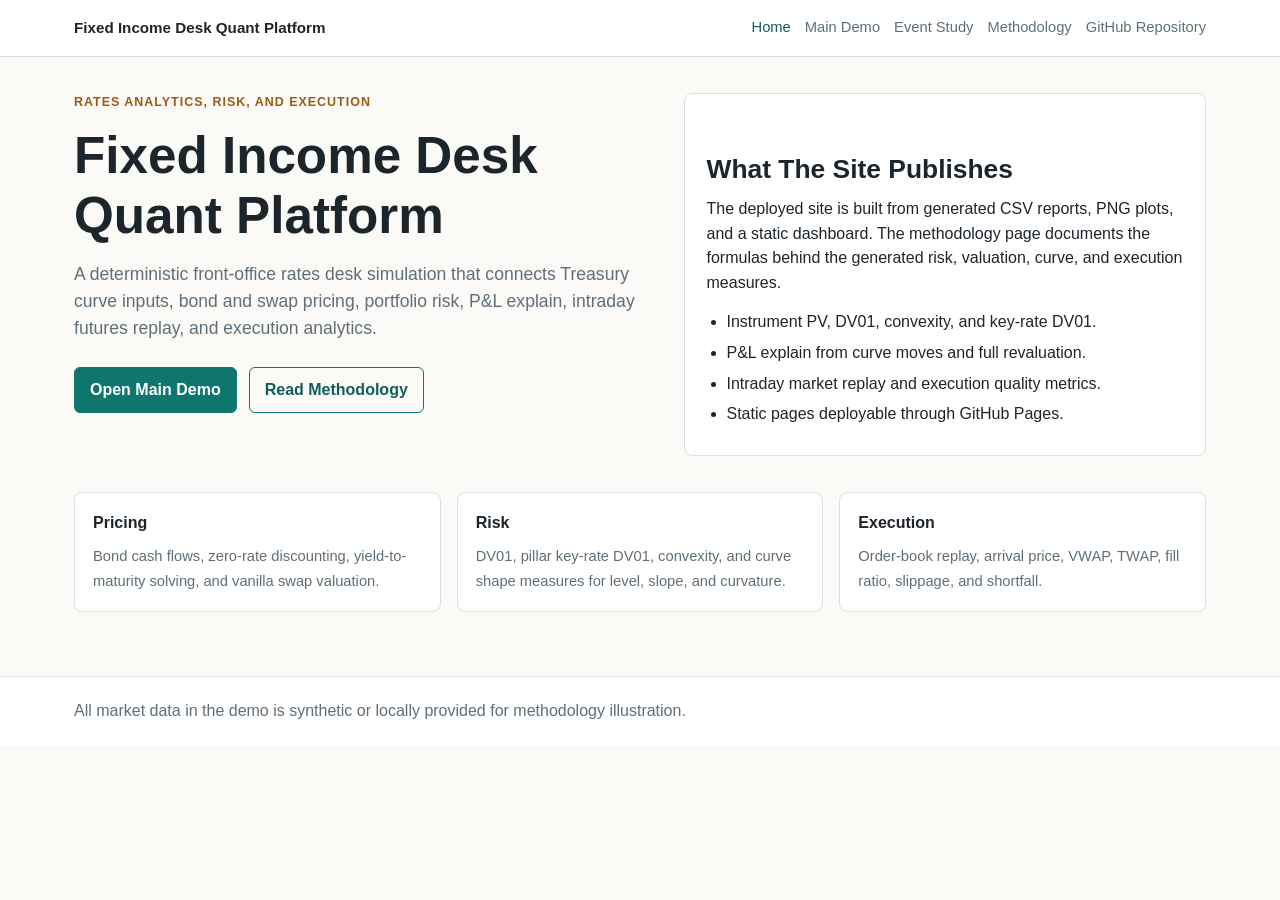
==== docs/index.html @ 615861f8 "Add methodology page to GitHub Pages site" ====
<!doctype html>
<html lang="en">
<head>
  <meta charset="utf-8">
  <meta name="viewport" content="width=device-width, initial-scale=1">
  <title>Fixed Income Desk Quant Platform</title>
  <link rel="stylesheet" href="assets/style.css">
</head>
<body>
  <header class="site-header">
    <nav class="nav" aria-label="Primary navigation">
      <a class="brand" href="./">Fixed Income Desk Quant Platform</a>
      <div class="nav-links">
        <a href="./" aria-current="page">Home</a>
        <a href="demo/">Main Demo</a>
        <a href="event-study/">Event Study</a>
        <a href="methodology/">Methodology</a>
        <a href="https://github.com/xiaoxu-zhao/Fixed-Income-Desk-Quant-Platform">GitHub Repository</a>
      </div>
    </nav>
  </header>

  <main>
    <section class="intro">
      <div>
        <p class="eyebrow">Rates analytics, risk, and execution</p>
        <h1>Fixed Income Desk Quant Platform</h1>
        <p class="lead">A deterministic front-office rates desk simulation that connects Treasury curve inputs, bond and swap pricing, portfolio risk, P&amp;L explain, intraday futures replay, and execution analytics.</p>
        <div class="actions">
          <a class="button" href="demo/">Open Main Demo</a>
          <a class="button secondary" href="methodology/">Read Methodology</a>
        </div>
      </div>
      <div class="panel">
        <h2>What The Site Publishes</h2>
        <p>The deployed site is built from generated CSV reports, PNG plots, and a static dashboard. The methodology page documents the formulas behind the generated risk, valuation, curve, and execution measures.</p>
        <ul class="data-list">
          <li>Instrument PV, DV01, convexity, and key-rate DV01.</li>
          <li>P&amp;L explain from curve moves and full revaluation.</li>
          <li>Intraday market replay and execution quality metrics.</li>
          <li>Static pages deployable through GitHub Pages.</li>
        </ul>
      </div>
    </section>

    <section class="grid" aria-label="Project areas">
      <div class="metric">
        <strong>Pricing</strong>
        <span>Bond cash flows, zero-rate discounting, yield-to-maturity solving, and vanilla swap valuation.</span>
      </div>
      <div class="metric">
        <strong>Risk</strong>
        <span>DV01, pillar key-rate DV01, convexity, and curve shape measures for level, slope, and curvature.</span>
      </div>
      <div class="metric">
        <strong>Execution</strong>
        <span>Order-book replay, arrival price, VWAP, TWAP, fill ratio, slippage, and shortfall.</span>
      </div>
    </section>
  </main>

  <footer>
    <p>All market data in the demo is synthetic or locally provided for methodology illustration.</p>
  </footer>
</body>
</html>
---- docs/assets/style.css ----
:root {
  color-scheme: light;
  --bg: #fbfaf7;
  --panel: #ffffff;
  --ink: #1d252c;
  --muted: #5f6f7a;
  --line: #d9e0e4;
  --accent: #0f766e;
  --accent-dark: #115e59;
  --warm: #9a5b13;
  --soft: #eef6f4;
}

* {
  box-sizing: border-box;
}

body {
  margin: 0;
  background: var(--bg);
  color: var(--ink);
  font-family: Arial, Helvetica, sans-serif;
  line-height: 1.55;
}

a {
  color: var(--accent-dark);
  text-decoration-thickness: 1px;
  text-underline-offset: 3px;
}

.site-header {
  border-bottom: 1px solid var(--line);
  background: var(--panel);
}

.nav {
  display: flex;
  align-items: center;
  justify-content: space-between;
  gap: 24px;
  max-width: 1180px;
  margin: 0 auto;
  padding: 16px 24px;
}

.brand {
  color: var(--ink);
  font-size: 0.95rem;
  font-weight: 700;
  letter-spacing: 0;
  text-decoration: none;
}

.nav-links {
  display: flex;
  flex-wrap: wrap;
  gap: 14px;
  align-items: center;
  justify-content: flex-end;
}

.nav-links a {
  color: var(--muted);
  font-size: 0.92rem;
  text-decoration: none;
}

.nav-links a:hover,
.nav-links a[aria-current="page"] {
  color: var(--accent-dark);
}

main {
  max-width: 1180px;
  margin: 0 auto;
  padding: 36px 24px 64px;
}

.intro {
  display: grid;
  grid-template-columns: minmax(0, 1.05fr) minmax(280px, 0.95fr);
  gap: 32px;
  align-items: start;
  margin-bottom: 36px;
}

.eyebrow {
  color: var(--warm);
  font-size: 0.78rem;
  font-weight: 700;
  letter-spacing: 0.08em;
  text-transform: uppercase;
}

h1,
h2,
h3 {
  line-height: 1.18;
}

h1 {
  margin: 10px 0 14px;
  font-size: clamp(2rem, 4vw, 4rem);
}

h2 {
  margin: 38px 0 12px;
  font-size: 1.65rem;
}

h3 {
  margin: 22px 0 8px;
  font-size: 1.08rem;
}

p {
  margin: 0 0 14px;
}

.lead {
  color: var(--muted);
  font-size: 1.1rem;
  max-width: 760px;
}

.actions {
  display: flex;
  flex-wrap: wrap;
  gap: 12px;
  margin-top: 24px;
}

.button {
  display: inline-flex;
  align-items: center;
  justify-content: center;
  min-height: 42px;
  padding: 10px 15px;
  border: 1px solid var(--accent);
  border-radius: 6px;
  background: var(--accent);
  color: #ffffff;
  font-weight: 700;
  text-decoration: none;
}

.button.secondary {
  background: transparent;
  color: var(--accent-dark);
}

.panel,
.metric,
.method-section {
  border: 1px solid var(--line);
  border-radius: 8px;
  background: var(--panel);
}

.panel {
  padding: 22px;
}

.grid {
  display: grid;
  grid-template-columns: repeat(3, minmax(0, 1fr));
  gap: 16px;
}

.metric {
  padding: 18px;
}

.metric strong {
  display: block;
  margin-bottom: 8px;
  font-size: 1rem;
}

.metric span {
  color: var(--muted);
  font-size: 0.92rem;
}

.plot-grid {
  display: grid;
  grid-template-columns: repeat(2, minmax(0, 1fr));
  gap: 18px;
}

figure {
  margin: 0;
  padding: 14px;
  border: 1px solid var(--line);
  border-radius: 8px;
  background: var(--panel);
}

figure img {
  display: block;
  width: 100%;
  border: 1px solid var(--line);
  background: #ffffff;
}

figcaption {
  margin-top: 9px;
  color: var(--muted);
  font-size: 0.88rem;
}

.method-list {
  display: grid;
  gap: 16px;
}

.method-section {
  padding: 20px;
}

.formula {
  overflow-x: auto;
  margin: 12px 0;
  padding: 12px 14px;
  border-left: 4px solid var(--accent);
  background: var(--soft);
  color: #173b36;
  font-family: Consolas, "Liberation Mono", Menlo, monospace;
  font-size: 0.95rem;
  white-space: pre;
}

.data-list {
  margin: 12px 0 0;
  padding-left: 20px;
}

.data-list li {
  margin: 6px 0;
}

.table-wrap {
  overflow-x: auto;
}

table {
  width: 100%;
  border-collapse: collapse;
  background: var(--panel);
}

th,
td {
  padding: 9px 11px;
  border: 1px solid var(--line);
  text-align: left;
  vertical-align: top;
}

th {
  background: #f1f5f5;
}

.embed {
  width: 100%;
  height: 760px;
  border: 1px solid var(--line);
  border-radius: 8px;
  background: #ffffff;
}

.note {
  color: var(--muted);
  font-size: 0.94rem;
}

footer {
  border-top: 1px solid var(--line);
  color: var(--muted);
  background: var(--panel);
}

footer p {
  max-width: 1180px;
  margin: 0 auto;
  padding: 22px 24px;
}

@media (max-width: 780px) {
  .nav {
    align-items: flex-start;
    flex-direction: column;
  }

  .nav-links {
    justify-content: flex-start;
  }

  main {
    padding: 28px 18px 48px;
  }

  .intro,
  .grid,
  .plot-grid {
    grid-template-columns: 1fr;
  }

  .embed {
    height: 620px;
  }
}
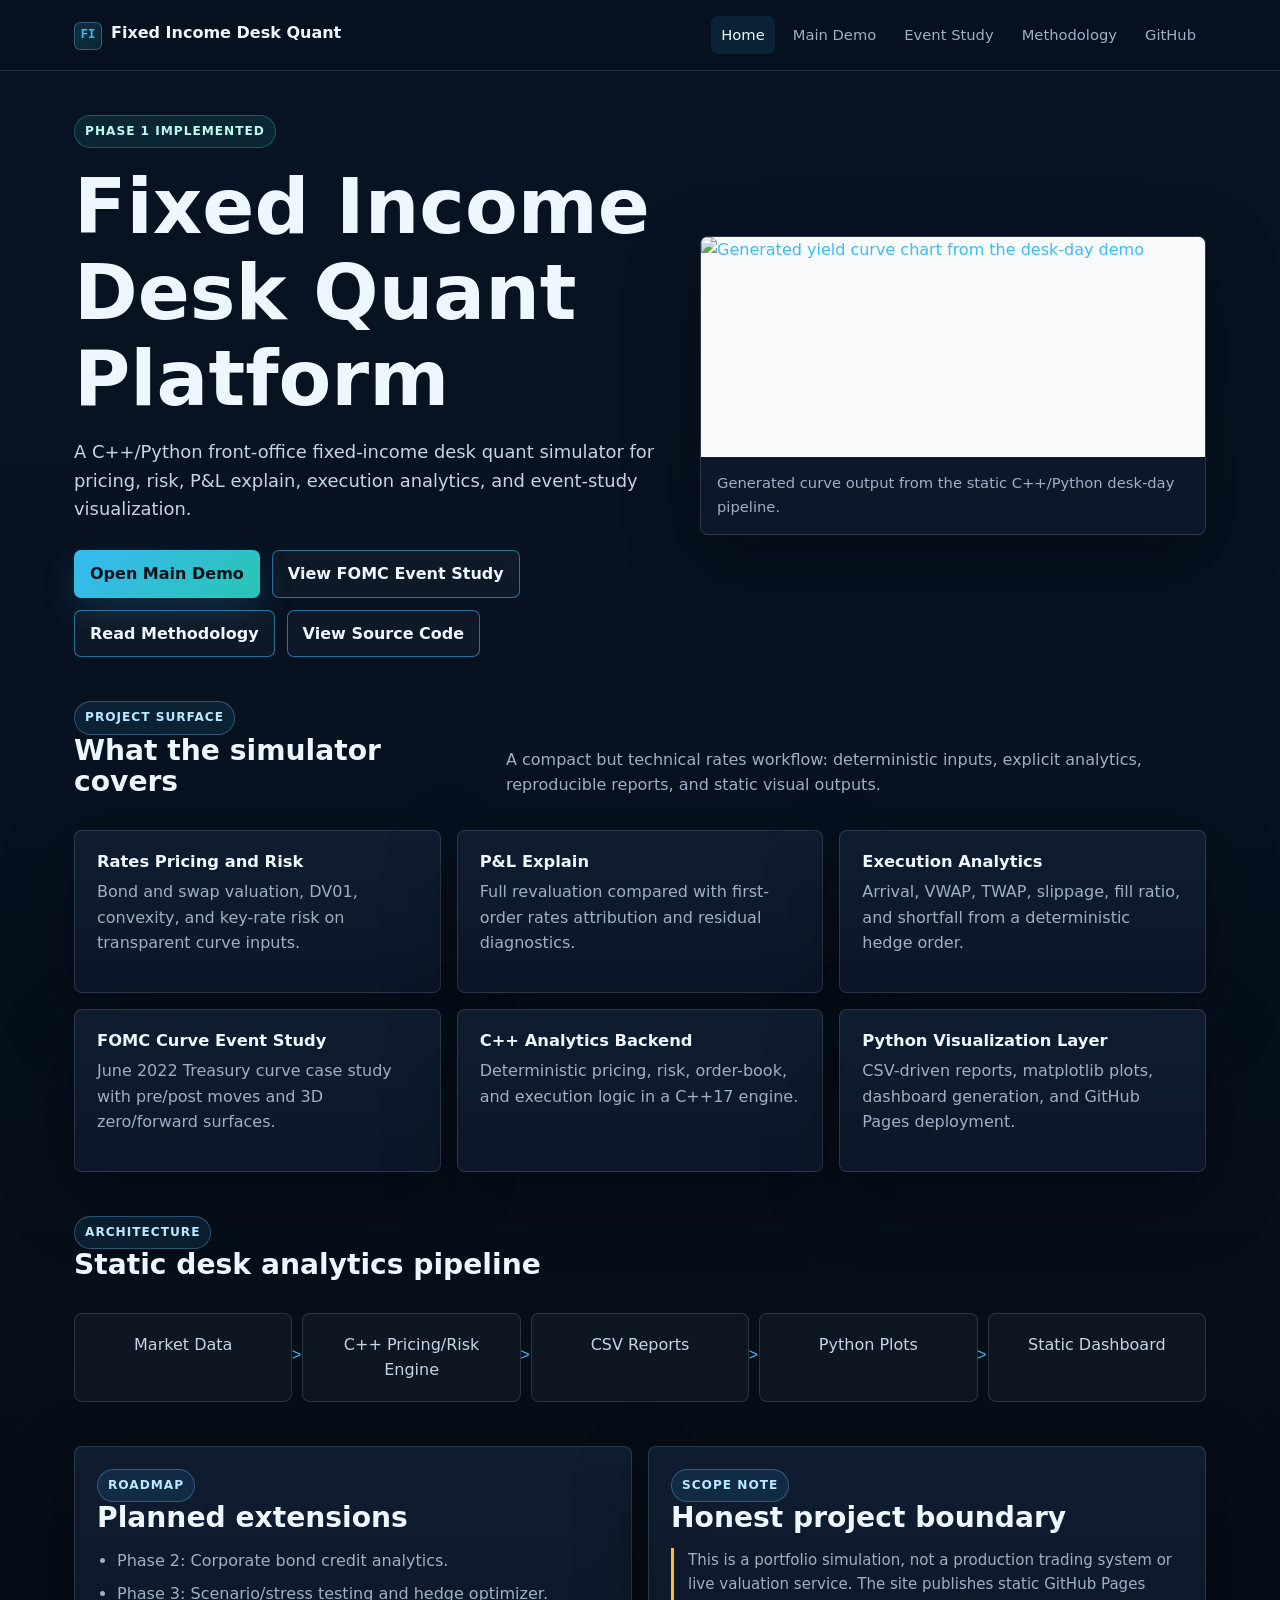
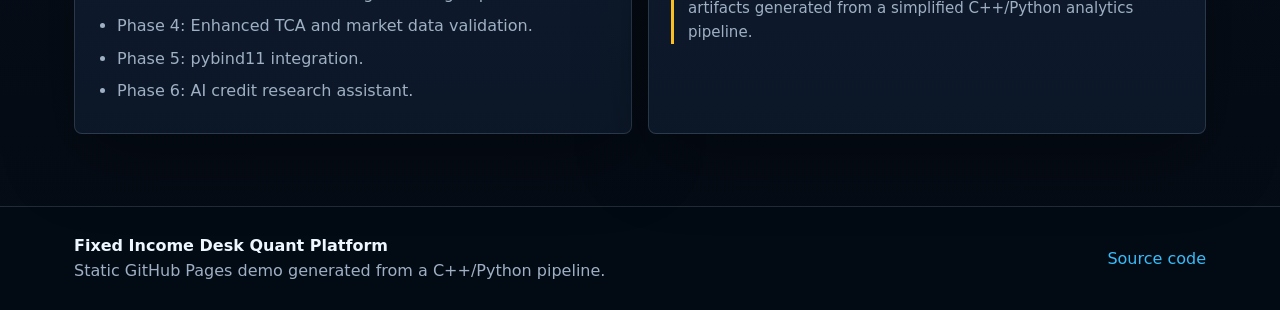
==== commit 8132631d: "Polish GitHub Pages site design" ====
--- a/docs/index.html
+++ b/docs/index.html
@@ -9,58 +9,97 @@
 <body>
   <header class="site-header">
     <nav class="nav" aria-label="Primary navigation">
-      <a class="brand" href="./">Fixed Income Desk Quant Platform</a>
+      <a class="brand" href="./"><span class="brand-mark">FI</span>Fixed Income Desk Quant</a>
       <div class="nav-links">
         <a href="./" aria-current="page">Home</a>
         <a href="demo/">Main Demo</a>
         <a href="event-study/">Event Study</a>
         <a href="methodology/">Methodology</a>
-        <a href="https://github.com/xiaoxu-zhao/Fixed-Income-Desk-Quant-Platform">GitHub Repository</a>
+        <a href="https://github.com/xiaoxu-zhao/Fixed-Income-Desk-Quant-Platform">GitHub</a>
       </div>
     </nav>
   </header>
 
   <main>
-    <section class="intro">
+    <section class="hero">
       <div>
-        <p class="eyebrow">Rates analytics, risk, and execution</p>
+        <span class="badge success">Phase 1 implemented</span>
         <h1>Fixed Income Desk Quant Platform</h1>
-        <p class="lead">A deterministic front-office rates desk simulation that connects Treasury curve inputs, bond and swap pricing, portfolio risk, P&amp;L explain, intraday futures replay, and execution analytics.</p>
+        <p class="lead">A C++/Python front-office fixed-income desk quant simulator for pricing, risk, P&amp;L explain, execution analytics, and event-study visualization.</p>
         <div class="actions">
           <a class="button" href="demo/">Open Main Demo</a>
+          <a class="button secondary" href="event-study/">View FOMC Event Study</a>
           <a class="button secondary" href="methodology/">Read Methodology</a>
+          <a class="button secondary" href="https://github.com/xiaoxu-zhao/Fixed-Income-Desk-Quant-Platform">View Source Code</a>
         </div>
       </div>
-      <div class="panel">
-        <h2>What The Site Publishes</h2>
-        <p>The deployed site is built from generated CSV reports, PNG plots, and a static dashboard. The methodology page documents the formulas behind the generated risk, valuation, curve, and execution measures.</p>
-        <ul class="data-list">
-          <li>Instrument PV, DV01, convexity, and key-rate DV01.</li>
-          <li>P&amp;L explain from curve moves and full revaluation.</li>
-          <li>Intraday market replay and execution quality metrics.</li>
-          <li>Static pages deployable through GitHub Pages.</li>
-        </ul>
+      <figure class="chart-card">
+        <a href="demo/plots/yield_curves.png" target="_blank" rel="noopener">
+          <img src="demo/plots/yield_curves.png" alt="Generated yield curve chart from the desk-day demo">
+        </a>
+        <figcaption>Generated curve output from the static C++/Python desk-day pipeline.</figcaption>
+      </figure>
+    </section>
+
+    <section class="section">
+      <div class="section-head">
+        <div>
+          <span class="eyebrow">Project surface</span>
+          <h2>What the simulator covers</h2>
+        </div>
+        <p>A compact but technical rates workflow: deterministic inputs, explicit analytics, reproducible reports, and static visual outputs.</p>
+      </div>
+      <div class="grid">
+        <div class="card feature-card"><h3>Rates Pricing and Risk</h3><p>Bond and swap valuation, DV01, convexity, and key-rate risk on transparent curve inputs.</p></div>
+        <div class="card feature-card"><h3>P&amp;L Explain</h3><p>Full revaluation compared with first-order rates attribution and residual diagnostics.</p></div>
+        <div class="card feature-card"><h3>Execution Analytics</h3><p>Arrival, VWAP, TWAP, slippage, fill ratio, and shortfall from a deterministic hedge order.</p></div>
+        <div class="card feature-card"><h3>FOMC Curve Event Study</h3><p>June 2022 Treasury curve case study with pre/post moves and 3D zero/forward surfaces.</p></div>
+        <div class="card feature-card"><h3>C++ Analytics Backend</h3><p>Deterministic pricing, risk, order-book, and execution logic in a C++17 engine.</p></div>
+        <div class="card feature-card"><h3>Python Visualization Layer</h3><p>CSV-driven reports, matplotlib plots, dashboard generation, and GitHub Pages deployment.</p></div>
       </div>
     </section>
 
-    <section class="grid" aria-label="Project areas">
-      <div class="metric">
-        <strong>Pricing</strong>
-        <span>Bond cash flows, zero-rate discounting, yield-to-maturity solving, and vanilla swap valuation.</span>
+    <section class="section">
+      <div class="section-head">
+        <div>
+          <span class="eyebrow">Architecture</span>
+          <h2>Static desk analytics pipeline</h2>
+        </div>
       </div>
-      <div class="metric">
-        <strong>Risk</strong>
-        <span>DV01, pillar key-rate DV01, convexity, and curve shape measures for level, slope, and curvature.</span>
+      <div class="architecture" aria-label="Project architecture flow">
+        <div class="flow-step">Market Data</div>
+        <div class="flow-step">C++ Pricing/Risk Engine</div>
+        <div class="flow-step">CSV Reports</div>
+        <div class="flow-step">Python Plots</div>
+        <div class="flow-step">Static Dashboard</div>
       </div>
-      <div class="metric">
-        <strong>Execution</strong>
-        <span>Order-book replay, arrival price, VWAP, TWAP, fill ratio, slippage, and shortfall.</span>
+    </section>
+
+    <section class="section grid two">
+      <div class="card">
+        <span class="eyebrow">Roadmap</span>
+        <h2>Planned extensions</h2>
+        <ul class="data-list">
+          <li>Phase 2: Corporate bond credit analytics.</li>
+          <li>Phase 3: Scenario/stress testing and hedge optimizer.</li>
+          <li>Phase 4: Enhanced TCA and market data validation.</li>
+          <li>Phase 5: pybind11 integration.</li>
+          <li>Phase 6: AI credit research assistant.</li>
+        </ul>
+      </div>
+      <div class="card">
+        <span class="eyebrow">Scope note</span>
+        <h2>Honest project boundary</h2>
+        <p class="disclaimer">This is a portfolio simulation, not a production trading system or live valuation service. The site publishes static GitHub Pages artifacts generated from a simplified C++/Python analytics pipeline.</p>
       </div>
     </section>
   </main>
 
-  <footer>
-    <p>All market data in the demo is synthetic or locally provided for methodology illustration.</p>
+  <footer class="site-footer">
+    <div class="footer-inner">
+      <div><strong>Fixed Income Desk Quant Platform</strong><br>Static GitHub Pages demo generated from a C++/Python pipeline.</div>
+      <a href="https://github.com/xiaoxu-zhao/Fixed-Income-Desk-Quant-Platform">Source code</a>
+    </div>
   </footer>
 </body>
 </html>
--- a/docs/assets/style.css
+++ b/docs/assets/style.css
@@ -1,37 +1,67 @@
 :root {
-  color-scheme: light;
-  --bg: #fbfaf7;
-  --panel: #ffffff;
-  --ink: #1d252c;
-  --muted: #5f6f7a;
-  --line: #d9e0e4;
-  --accent: #0f766e;
-  --accent-dark: #115e59;
-  --warm: #9a5b13;
-  --soft: #eef6f4;
+  color-scheme: dark;
+  --bg: #07111f;
+  --bg-2: #0b1728;
+  --panel: #101d31;
+  --panel-2: #13243a;
+  --ink: #eef6ff;
+  --muted: #9fb0c4;
+  --soft: #c7d4e5;
+  --line: rgba(148, 163, 184, 0.22);
+  --line-strong: rgba(125, 211, 252, 0.30);
+  --accent: #38bdf8;
+  --accent-2: #2dd4bf;
+  --warn: #fbbf24;
+  --danger: #fb7185;
+  --shadow: 0 24px 70px rgba(0, 0, 0, 0.34);
+  --radius: 8px;
 }
 
 * {
   box-sizing: border-box;
 }
 
+html {
+  scroll-behavior: smooth;
+}
+
 body {
   margin: 0;
-  background: var(--bg);
-  color: var(--ink);
-  font-family: Arial, Helvetica, sans-serif;
-  line-height: 1.55;
+  background: linear-gradient(180deg, #081323 0%, #07111f 42%, #050b14 100%);
+  color: var(--ink);
+  font-family: Inter, ui-sans-serif, system-ui, -apple-system, BlinkMacSystemFont, "Segoe UI", Arial, sans-serif;
+  line-height: 1.6;
 }
 
 a {
-  color: var(--accent-dark);
-  text-decoration-thickness: 1px;
-  text-underline-offset: 3px;
+  color: var(--accent);
+  text-decoration: none;
+}
+
+a:hover {
+  color: #7dd3fc;
+}
+
+code {
+  padding: 2px 5px;
+  border-radius: 5px;
+  background: rgba(2, 8, 23, 0.62);
+  color: #bff8ff;
+  font-family: Consolas, "Liberation Mono", Menlo, monospace;
+  font-size: 0.92em;
+}
+
+img {
+  max-width: 100%;
 }
 
 .site-header {
+  position: sticky;
+  top: 0;
+  z-index: 10;
   border-bottom: 1px solid var(--line);
-  background: var(--panel);
+  background: rgba(7, 17, 31, 0.88);
+  backdrop-filter: blur(18px);
 }
 
 .nav {
@@ -46,72 +76,117 @@
 
 .brand {
   color: var(--ink);
-  font-size: 0.95rem;
-  font-weight: 700;
+  font-weight: 800;
   letter-spacing: 0;
-  text-decoration: none;
+}
+
+.brand-mark {
+  display: inline-grid;
+  place-items: center;
+  width: 28px;
+  height: 28px;
+  margin-right: 9px;
+  border: 1px solid var(--line-strong);
+  border-radius: 6px;
+  background: linear-gradient(135deg, rgba(56, 189, 248, 0.18), rgba(45, 212, 191, 0.12));
+  color: var(--accent);
+  font-family: Consolas, "Liberation Mono", Menlo, monospace;
+  font-size: 0.76rem;
 }
 
 .nav-links {
   display: flex;
   flex-wrap: wrap;
-  gap: 14px;
-  align-items: center;
+  gap: 8px;
   justify-content: flex-end;
 }
 
 .nav-links a {
+  min-height: 34px;
+  padding: 7px 10px;
+  border-radius: 6px;
   color: var(--muted);
   font-size: 0.92rem;
-  text-decoration: none;
 }
 
 .nav-links a:hover,
 .nav-links a[aria-current="page"] {
-  color: var(--accent-dark);
+  background: rgba(56, 189, 248, 0.10);
+  color: var(--ink);
 }
 
 main {
   max-width: 1180px;
   margin: 0 auto;
-  padding: 36px 24px 64px;
-}
-
+  padding: 44px 24px 72px;
+}
+
+.hero,
 .intro {
   display: grid;
-  grid-template-columns: minmax(0, 1.05fr) minmax(280px, 0.95fr);
+  grid-template-columns: minmax(0, 1.08fr) minmax(320px, 0.92fr);
   gap: 32px;
+  align-items: center;
+  margin-bottom: 42px;
+}
+
+.hero.compact,
+.intro.compact {
   align-items: start;
-  margin-bottom: 36px;
-}
-
-.eyebrow {
-  color: var(--warm);
-  font-size: 0.78rem;
-  font-weight: 700;
+}
+
+.eyebrow,
+.badge {
+  display: inline-flex;
+  align-items: center;
+  gap: 8px;
+  width: fit-content;
+  border: 1px solid var(--line-strong);
+  border-radius: 999px;
+  background: rgba(56, 189, 248, 0.10);
+  color: #b9e8ff;
+  font-size: 0.76rem;
+  font-weight: 800;
   letter-spacing: 0.08em;
   text-transform: uppercase;
+  padding: 6px 10px;
+}
+
+.badge.success {
+  border-color: rgba(45, 212, 191, 0.32);
+  background: rgba(45, 212, 191, 0.10);
+  color: #bff8ee;
+}
+
+.badge.warning {
+  border-color: rgba(251, 191, 36, 0.34);
+  background: rgba(251, 191, 36, 0.10);
+  color: #fde68a;
 }
 
 h1,
 h2,
 h3 {
-  line-height: 1.18;
+  color: var(--ink);
+  line-height: 1.12;
+  margin-top: 0;
 }
 
 h1 {
-  margin: 10px 0 14px;
-  font-size: clamp(2rem, 4vw, 4rem);
+  margin: 16px 0 16px;
+  max-width: 820px;
+  font-size: clamp(2.45rem, 6vw, 5.35rem);
+  letter-spacing: 0;
 }
 
 h2 {
-  margin: 38px 0 12px;
-  font-size: 1.65rem;
+  margin: 0 0 14px;
+  font-size: clamp(1.45rem, 2.2vw, 2.05rem);
 }
 
 h3 {
-  margin: 22px 0 8px;
-  font-size: 1.08rem;
+  margin: 0 0 8px;
+  font-size: 1.02rem;
 }
 
 p {
@@ -119,47 +194,87 @@
 }
 
 .lead {
-  color: var(--muted);
-  font-size: 1.1rem;
   max-width: 760px;
+  color: var(--soft);
+  font-size: 1.12rem;
+}
+
+.section {
+  margin-top: 44px;
+}
+
+.section-head {
+  display: flex;
+  align-items: flex-end;
+  justify-content: space-between;
+  gap: 20px;
+  margin-bottom: 18px;
+}
+
+.section-head p {
+  max-width: 700px;
+  color: var(--muted);
 }
 
 .actions {
   display: flex;
   flex-wrap: wrap;
   gap: 12px;
-  margin-top: 24px;
+  margin-top: 26px;
 }
 
 .button {
   display: inline-flex;
   align-items: center;
   justify-content: center;
-  min-height: 42px;
+  min-height: 43px;
   padding: 10px 15px;
-  border: 1px solid var(--accent);
-  border-radius: 6px;
-  background: var(--accent);
-  color: #ffffff;
-  font-weight: 700;
-  text-decoration: none;
+  border: 1px solid rgba(56, 189, 248, 0.55);
+  border-radius: 7px;
+  background: linear-gradient(135deg, rgba(56, 189, 248, 0.98), rgba(45, 212, 191, 0.92));
+  color: #03111d;
+  font-weight: 800;
+  box-shadow: 0 14px 34px rgba(56, 189, 248, 0.16);
+}
+
+.button:hover {
+  color: #03111d;
+  transform: translateY(-1px);
 }
 
 .button.secondary {
-  background: transparent;
-  color: var(--accent-dark);
-}
-
+  background: rgba(255, 255, 255, 0.03);
+  color: var(--ink);
+  box-shadow: none;
+}
+
+.card,
 .panel,
 .metric,
-.method-section {
+.method-section,
+.chart-card,
+.formula-card,
+.terminal-card {
   border: 1px solid var(--line);
-  border-radius: 8px;
-  background: var(--panel);
-}
-
-.panel {
+  border-radius: var(--radius);
+  background: linear-gradient(180deg, rgba(16, 29, 49, 0.96), rgba(12, 24, 41, 0.96));
+  box-shadow: var(--shadow);
+  transition: border-color 160ms ease, transform 160ms ease, box-shadow 160ms ease;
+}
+
+.card,
+.panel,
+.method-section,
+.formula-card,
+.terminal-card {
   padding: 22px;
+}
+
+.card:hover,
+.metric:hover,
+.chart-card:hover {
+  border-color: var(--line-strong);
+  transform: translateY(-2px);
 }
 
 .grid {
@@ -168,19 +283,79 @@
   gap: 16px;
 }
 
+.grid.two {
+  grid-template-columns: repeat(2, minmax(0, 1fr));
+}
+
+.metric-grid {
+  display: grid;
+  grid-template-columns: repeat(6, minmax(0, 1fr));
+  gap: 12px;
+}
+
 .metric {
-  padding: 18px;
+  min-height: 118px;
+  padding: 16px;
+}
+
+.metric .label {
+  color: var(--muted);
+  font-size: 0.78rem;
+  font-weight: 800;
+  letter-spacing: 0.08em;
+  text-transform: uppercase;
 }
 
 .metric strong {
   display: block;
-  margin-bottom: 8px;
-  font-size: 1rem;
+  margin-top: 10px;
+  color: var(--ink);
+  font-size: 1.35rem;
 }
 
 .metric span {
-  color: var(--muted);
-  font-size: 0.92rem;
+  display: block;
+  margin-top: 6px;
+  color: var(--muted);
+  font-size: 0.86rem;
+}
+
+.feature-card strong,
+.card strong {
+  color: var(--ink);
+}
+
+.feature-card p,
+.card p,
+.panel p,
+.method-section p {
+  color: var(--muted);
+}
+
+.architecture {
+  display: grid;
+  grid-template-columns: repeat(5, minmax(0, 1fr));
+  gap: 10px;
+}
+
+.flow-step {
+  position: relative;
+  padding: 18px 14px;
+  border: 1px solid var(--line);
+  border-radius: var(--radius);
+  background: rgba(255, 255, 255, 0.035);
+  color: var(--soft);
+  text-align: center;
+}
+
+.flow-step:not(:last-child)::after {
+  content: ">";
+  position: absolute;
+  right: -10px;
+  top: 50%;
+  transform: translateY(-50%);
+  color: var(--accent);
+  font-family: Consolas, "Liberation Mono", Menlo, monospace;
 }
 
 .plot-grid {
@@ -189,106 +364,212 @@
   gap: 18px;
 }
 
+.method-list {
+  display: grid;
+  grid-template-columns: repeat(2, minmax(0, 1fr));
+  gap: 16px;
+}
+
+.plot-grid.single {
+  grid-template-columns: 1fr;
+}
+
+.chart-card {
+  overflow: hidden;
+  padding: 0;
+}
+
+.chart-card a {
+  display: block;
+  background: #f8fafc;
+}
+
+.chart-card img {
+  display: block;
+  width: 100%;
+  min-height: 220px;
+  object-fit: contain;
+  background: #f8fafc;
+}
+
+.chart-card figcaption {
+  padding: 14px 16px 16px;
+  color: var(--muted);
+  font-size: 0.92rem;
+}
+
 figure {
   margin: 0;
-  padding: 14px;
-  border: 1px solid var(--line);
-  border-radius: 8px;
-  background: var(--panel);
-}
-
-figure img {
-  display: block;
-  width: 100%;
-  border: 1px solid var(--line);
-  background: #ffffff;
-}
-
-figcaption {
-  margin-top: 9px;
-  color: var(--muted);
-  font-size: 0.88rem;
-}
-
-.method-list {
-  display: grid;
-  gap: 16px;
-}
-
-.method-section {
-  padding: 20px;
+}
+
+.formula,
+.formula-card code,
+pre {
+  font-family: Consolas, "Liberation Mono", Menlo, monospace;
 }
 
 .formula {
   overflow-x: auto;
   margin: 12px 0;
-  padding: 12px 14px;
-  border-left: 4px solid var(--accent);
-  background: var(--soft);
-  color: #173b36;
+  padding: 13px 14px;
+  border: 1px solid rgba(56, 189, 248, 0.24);
+  border-radius: 7px;
+  background: rgba(2, 8, 23, 0.78);
+  color: #bff8ff;
+  font-size: 0.94rem;
+  white-space: pre;
+}
+
+.formula-card code {
+  display: block;
+  overflow-x: auto;
+  padding: 14px;
+  border-radius: 7px;
+  background: rgba(2, 8, 23, 0.82);
+  color: #bff8ff;
+  white-space: pre;
+}
+
+.terminal-card {
+  background: linear-gradient(180deg, rgba(2, 8, 23, 0.86), rgba(8, 20, 35, 0.95));
+}
+
+.terminal-row {
+  display: flex;
+  justify-content: space-between;
+  gap: 16px;
+  padding: 9px 0;
+  border-bottom: 1px solid rgba(148, 163, 184, 0.12);
+  color: var(--muted);
   font-family: Consolas, "Liberation Mono", Menlo, monospace;
-  font-size: 0.95rem;
-  white-space: pre;
+  font-size: 0.86rem;
+}
+
+.terminal-row:last-child {
+  border-bottom: 0;
+}
+
+.table-wrap {
+  overflow-x: auto;
+  border: 1px solid var(--line);
+  border-radius: var(--radius);
+}
+
+table {
+  width: 100%;
+  border-collapse: collapse;
+  background: rgba(15, 23, 42, 0.55);
+}
+
+th,
+td {
+  padding: 12px 13px;
+  border-bottom: 1px solid var(--line);
+  text-align: left;
+  vertical-align: top;
+}
+
+th {
+  color: #dbeafe;
+  background: rgba(56, 189, 248, 0.08);
+  font-size: 0.82rem;
+  letter-spacing: 0.06em;
+  text-transform: uppercase;
+}
+
+td {
+  color: var(--muted);
+}
+
+tr:last-child td {
+  border-bottom: 0;
 }
 
 .data-list {
   margin: 12px 0 0;
   padding-left: 20px;
+  color: var(--muted);
 }
 
 .data-list li {
-  margin: 6px 0;
-}
-
-.table-wrap {
-  overflow-x: auto;
-}
-
-table {
-  width: 100%;
-  border-collapse: collapse;
-  background: var(--panel);
-}
-
-th,
-td {
-  padding: 9px 11px;
-  border: 1px solid var(--line);
-  text-align: left;
-  vertical-align: top;
-}
-
-th {
-  background: #f1f5f5;
+  margin: 7px 0;
+}
+
+.note,
+.disclaimer {
+  color: var(--muted);
+  font-size: 0.94rem;
+}
+
+.disclaimer {
+  border-left: 3px solid var(--warn);
+  padding-left: 14px;
 }
 
 .embed {
   width: 100%;
   height: 760px;
   border: 1px solid var(--line);
-  border-radius: 8px;
+  border-radius: var(--radius);
   background: #ffffff;
 }
 
-.note {
-  color: var(--muted);
-  font-size: 0.94rem;
-}
-
-footer {
+details {
+  border: 1px solid var(--line);
+  border-radius: var(--radius);
+  background: rgba(255, 255, 255, 0.03);
+  padding: 16px;
+}
+
+summary {
+  cursor: pointer;
+  color: var(--ink);
+  font-weight: 800;
+}
+
+.site-footer {
   border-top: 1px solid var(--line);
-  color: var(--muted);
-  background: var(--panel);
-}
-
-footer p {
+  background: rgba(3, 10, 20, 0.9);
+}
+
+.footer-inner {
+  display: flex;
+  align-items: center;
+  justify-content: space-between;
+  gap: 20px;
   max-width: 1180px;
   margin: 0 auto;
-  padding: 22px 24px;
-}
-
-@media (max-width: 780px) {
-  .nav {
+  padding: 26px 24px;
+  color: var(--muted);
+}
+
+.footer-inner strong {
+  color: var(--ink);
+}
+
+@media (max-width: 980px) {
+  .hero,
+  .intro,
+  .grid,
+  .grid.two,
+  .plot-grid,
+  .method-list,
+  .architecture {
+    grid-template-columns: 1fr;
+  }
+
+  .metric-grid {
+    grid-template-columns: repeat(2, minmax(0, 1fr));
+  }
+
+  .flow-step:not(:last-child)::after {
+    display: none;
+  }
+}
+
+@media (max-width: 720px) {
+  .nav,
+  .footer-inner {
     align-items: flex-start;
     flex-direction: column;
   }
@@ -298,13 +579,20 @@
   }
 
   main {
-    padding: 28px 18px 48px;
-  }
-
-  .intro,
-  .grid,
-  .plot-grid {
+    padding: 30px 16px 56px;
+  }
+
+  h1 {
+    font-size: clamp(2.05rem, 14vw, 3.2rem);
+  }
+
+  .metric-grid {
     grid-template-columns: 1fr;
+  }
+
+  .section-head {
+    align-items: flex-start;
+    flex-direction: column;
   }
 
   .embed {
